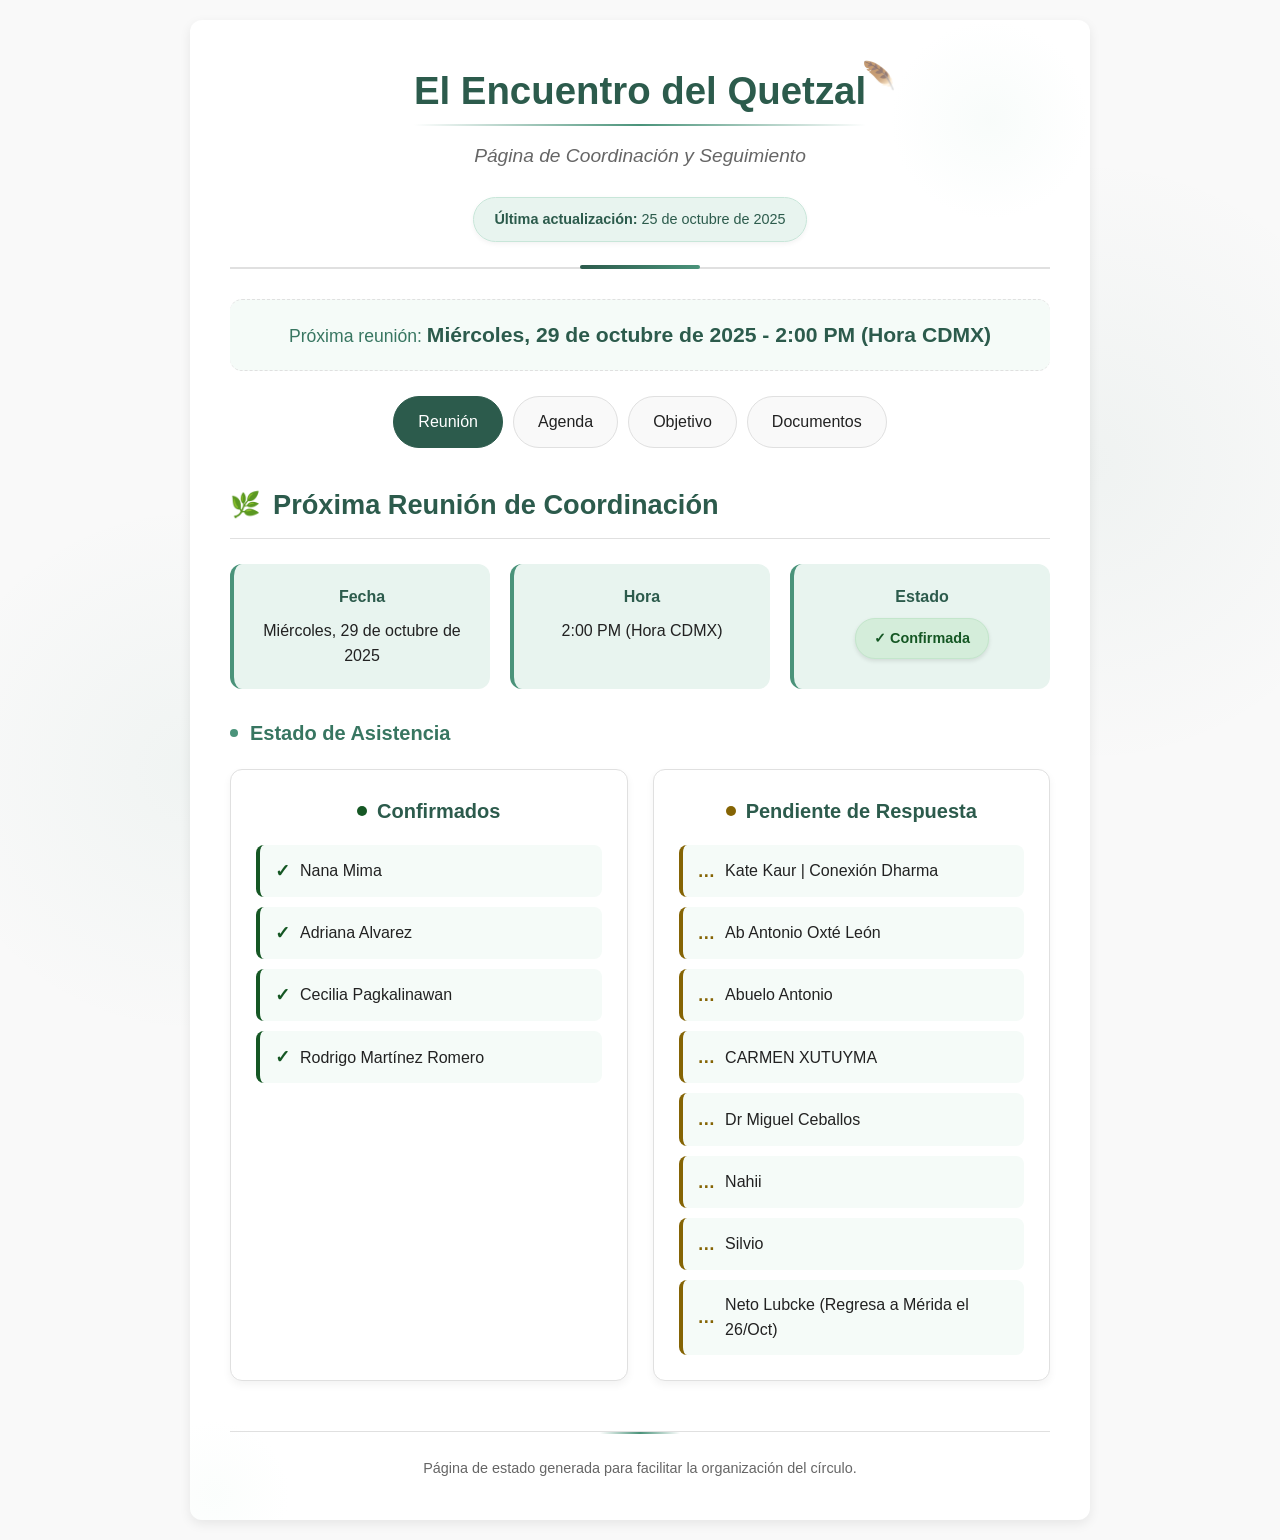
==== index.html @ a0528d86 "Add El Encuentro del Quetzal coordination website Created a complete web project for coordinating "E" ====
<!DOCTYPE html>
<html lang="es">
<head>
    <meta charset="UTF-8">
    <meta name="viewport" content="width=device-width, initial-scale=1.0">
    <meta name="description" content="Coordinación para El Encuentro del Quetzal - Reunión de trabajo y seguimiento">
    <title>El Encuentro del Quetzal - Coordinación</title>
    <link rel="stylesheet" href="css/styles.css">
</head>
<body>

    <main class="container">

        <header>
            <h1>El Encuentro del Quetzal</h1>
            <p class="subtitle">Página de Coordinación y Seguimiento</p>
            <div class="last-update"><strong>Última actualización:</strong> 25 de octubre de 2025</div>
        </header>

        <div class="meeting-date">
            <span class="date-text">Próxima reunión: </span>
            <span class="date-numbers">Miércoles, 29 de octubre de 2025 - 2:00 PM (Hora CDMX)</span>
        </div>

        <div class="nav-tabs">
            <div class="nav-tab active" data-target="reunion">Reunión</div>
            <div class="nav-tab" data-target="agenda">Agenda</div>
            <div class="nav-tab" data-target="objetivo">Objetivo</div>
            <div class="nav-tab" data-target="documentos">Documentos</div>
        </div>

        <section id="reunion" class="section-content active">
            <h2>Próxima Reunión de Coordinación</h2>

            <div class="meeting-details">
                <div class="detail-card">
                    <strong>Fecha</strong>
                    Miércoles, 29 de octubre de 2025
                </div>
                <div class="detail-card">
                    <strong>Hora</strong>
                    2:00 PM (Hora CDMX)
                </div>
                <div class="detail-card">
                    <strong>Estado</strong>
                    <span class="status confirmado">Confirmada</span>
                </div>
            </div>

            <h3>Estado de Asistencia</h3>

            <div class="participants-container">
                <div class="participant-group confirmed">
                    <h3>Confirmados</h3>
                    <div class="participant-list">
                        <div class="participant-item confirmed">Nana Mima</div>
                        <div class="participant-item confirmed">Adriana Alvarez</div>
                        <div class="participant-item confirmed">Cecilia Pagkalinawan</div>
                        <div class="participant-item confirmed">Rodrigo Martínez Romero</div>
                    </div>
                </div>

                <div class="participant-group pending">
                    <h3>Pendiente de Respuesta</h3>
                    <div class="participant-list">
                        <div class="participant-item pending">Kate Kaur | Conexión Dharma</div>
                        <div class="participant-item pending">Ab Antonio Oxté León</div>
                        <div class="participant-item pending">Abuelo Antonio</div>
                        <div class="participant-item pending">CARMEN XUTUYMA</div>
                        <div class="participant-item pending">Dr Miguel Ceballos</div>
                        <div class="participant-item pending">Nahii</div>
                        <div class="participant-item pending">Silvio</div>
                        <div class="participant-item pending">Neto Lubcke (Regresa a Mérida el 26/Oct)</div>
                    </div>
                </div>
            </div>
        </section>

        <section id="agenda" class="section-content">
            <h2>Agenda para la Reunión del 29/Oct</h2>

            <div class="agenda-item">
                <h3>1. Analizar la Carta del Abuelo Chief Phil</h3>
                <ul>
                    <li>Discutir el nuevo objetivo: seleccionar <strong>16 delegados</strong> (8 hombres, 8 mujeres).</li>
                    <li>Confirmar el nuevo cronograma: la reunión del Quetzal será en <strong>Enero/Febrero 2026</strong>.</li>
                    <li>Alinear al equipo de coordinación nombrado (abuelo Antonio, Adriana, Nana Mima, CONODEPOA).</li>
                </ul>
            </div>

            <div class="agenda-item">
                <h3>2. Nuestra Conexión con el Terreno (Ideas de Neto)</h3>
                <ul>
                    <li>Revisar las ideas de sostenibilidad, economía y logística local.</li>
                </ul>
            </div>

            <div class="agenda-item">
                <h3>3. Puntos Adicionales</h3>
                <ul>
                    <li>Coordinar el espacio para que Nana Mima hable con el abuelo Antonio.</li>
                </ul>
            </div>
        </section>

        <section id="objetivo" class="section-content">
            <h2>Contexto y Objetivo General</h2>
            <div class="context-box">
                <p>El propósito de estas coordinaciones es preparar el "Encuentro del Quetzal" en Sisbichén, que se celebrará en <strong>enero o principios de febrero de 2026</strong>.</p>
                <p><strong>Objetivo Confirmado:</strong> En dicho encuentro, se seleccionarán, a través de procesos no partidistas, <strong>16 delegados (ocho mujeres y ocho hombres)</strong> para representar a la biorregión (México, Centroamérica y Panamá) en la Cuarta Reunión de la Unión en Canadá (Marzo/Abril 2026).</p>
            </div>
        </section>

        <section id="documentos" class="section-content">
            <h2>Documentos de Referencia</h2>

            <ul>
                <li>
                    <strong><a href="#carta-completa" class="document-link" style="color: var(--color-primary); text-decoration: none;">Carta del Abuelo Chief Phil</a></strong> - Documento base con la visión y propósito central
                    <span class="status confirmado" style="margin-left: 10px;">Disponible (ver abajo)</span>
                </li>
                <li>
                    <strong>Propuesta de Neto</strong> - Sostenibilidad e integración comunitaria
                    <span class="status confirmado" style="margin-left: 10px;">Disponible</span>
                </li>
                <li>
                    <strong>Lista de invitados</strong> - Territorio Quetzal
                    <span class="status pendiente" style="margin-left: 10px;">Por completar</span>
                </li>
                <li>
                    <strong>Presupuesto preliminar</strong> - Financiamiento y sostenibilidad
                    <span class="status pendiente" style="margin-left: 10px;">Por elaborar</span>
                </li>
            </ul>

            <h3 id="carta-completa" style="margin-top: 35px;">Carta del Abuelo Chief Phil</h3>
            <div class="carta-elegante">
                <div class="carta-header">
                    <h3>Carta del Abuelo Chief Phil</h3>
                    <div class="carta-meta">(Borrador) Actualización a las 9 p. m. PST, 27 de agosto de 2025</div>
                </div>

                <div class="carta-saludo">Queridos familiares:</div>

                <div class="carta-section">
                    <p>Gracias por sus preguntas sobre la próxima Cuarta Reunión de la Unión del Cóndor, el Colibrí, el Quetzal y el Águila en Columbia Británica. Este evento tiene una importancia inmensa, y su interés y participación son cruciales para su éxito.</p>
                </div>

                <div class="carta-section">
                    <h4>Objetivo y Proceso</h4>
                    <p>El objetivo de este proceso es garantizar que cada biorregión representada en nuestra Unión Sagrada tenga la máxima oportunidad de reunirse, elegir a los representantes que transmitirán sus opiniones y compartir los temas más importantes para sus corazones y biorregiones.</p>
                </div>

                <div class="carta-section">
                    <h4>Reuniones Regionales</h4>
                    <p>En preparación para esta reunión sagrada, estoy buscando financiación para organizar tres reuniones regionales antes de reunirnos en Columbia Británica. Estas reuniones, que son una parte crucial de nuestro proceso, unirán a los familiares en sus respectivas tierras natales y biorregiones durante enero y principios de febrero.</p>

                    <div class="carta-destacado">
                        Esta estrategia temporal garantiza que habrá al menos 30 días para la compra de billetes y la organización del viaje a Columbia Británica, lo que proporciona tiempo suficiente para que todos puedan planificar su viaje.
                    </div>
                </div>

                <div class="carta-section">
                    <h4>Fechas de la Reunión Final</h4>
                    <p>La reunión final tendrá lugar en Columbia Británica, entre el 18 y el 22 de marzo o entre el 18 y el 22 de abril de 2026, dependiendo de cuándo podamos determinar las condiciones climáticas óptimas para que nuestro círculo se reúna en armonía con las estaciones.</p>
                </div>

                <div class="carta-section">
                    <h4>Coordinadores Regionales</h4>
                    <p><strong>La Reunión del Cóndor</strong> será coordinada por nuestros hermanos Diego, Marcelo y otras personas que puedan invitar.</p>

                    <p><strong>La Reunión del Colibrí</strong> será coordinada por Tonja Kumiko y nuestros parientes del Amazonas, con el apoyo de nuestro hermano Patrick McCollum y los parientes amazónicos a los que ha ayudado a asistir a la Unión en el pasado.</p>

                    <p><strong>La Reunión del Quetzal</strong> en la biorregión maya tendrá lugar en las tierras del <strong>abuelo Antonio</strong>, donde se celebró la última reunión en un entorno tan hermoso. Será coordinada por el <strong>abuelo Antonio</strong>, las hermanas Adriana y Nana Mima, CONODEPOA y otras personas que decidan invitar. Esto incluye todo México, Centroamérica y Panamá.</p>
                </div>

                <div class="carta-section">
                    <h4>Selección de Delegados</h4>
                    <p>En cada una de estas reuniones, nuestros familiares seleccionarán, a través de nuestros procesos no partidistas y apolíticos, <strong>16 delegados —ocho mujeres y ocho hombres—</strong> para garantizar la igualdad y el equilibrio de género.</p>

                    <div class="carta-destacado">
                        Esto es una prueba de nuestro compromiso con la inclusión y el respeto de todas las voces de nuestra comunidad, garantizando que se escuchen y se tengan en cuenta las perspectivas de todos.
                    </div>

                    <p>Estos delegados, elegidos a través de nuestro proceso no político y no partidista, llevarán las voces de su pueblo y sus biorregiones a Canadá para la Cuarta Reunión.</p>

                    <p>Su papel es fundamental para garantizar que todas las perspectivas estén representadas. Dado que la elección del Primer Consejo se basó en quiénes estaban presentes y se ofrecieron como voluntarios, este nuevo proceso proporcionará una base mucho más amplia para nuestras elecciones no partidistas y no políticas.</p>
                </div>

                <div class="carta-section">
                    <h4>Organización de la Cuarta Reunión</h4>
                    <p>La planificación y la organización de la Cuarta Reunión de la Unión correrán a cargo de las hermanas Joan y Ejna, el hermano Gary y yo, junto con un Comité Anfitrión de la Biorregión Salish.</p>
                </div>

                <div class="carta-section">
                    <h4>Contribuciones e Integración</h4>
                    <p>Todos nuestros parientes del Cóndor, el Colibrí y el Quetzal tendrán tiempo suficiente para compartir sus perspectivas, así como para aprender del Águila de una manera mutuamente beneficiosa. Todas vuestras aportaciones desde el sur serán tenidas en cuenta e integradas en la agenda.</p>

                    <p>Mientras consideráis estos asuntos, y especialmente después de reuniros en vuestras reuniones regionales, por favor enviad vuestras reflexiones, prioridades y opiniones por escrito a nuestro comité organizador y anfitrión para que puedan ser plenamente integradas en nuestro tiempo juntos.</p>

                    <p>Estoy profundamente agradecido por todo lo que cada uno de vosotros ha contribuido y llevado adelante. Vuestros esfuerzos y apoyo han sido inestimables, y reconocemos y apreciamos las contribuciones que habéis hecho.</p>
                </div>

                <div class="carta-section">
                    <h4>Apoyo y Alternativas</h4>
                    <p>Si algún familiar tiene recursos para apoyar este proceso o se siente guiado a sugerir un enfoque alternativo, le invitamos a que lo traiga al círculo. Juntos, podemos hacer que esta reunión sea un éxito.</p>

                    <p>Actualmente, Four Worlds ha sido el principal patrocinador financiero de estas reuniones. Celebrar nuestra reunión final en Columbia Británica es lo más lógico, ya que nos permitirá reunirnos en territorio indígena, donde muchos voluntarios y familiares podrán ofrecer su apoyo.</p>
                </div>

                <div class="carta-section">
                    <h4>Rutas de Viaje</h4>
                    <p><strong>Rutas de viaje que evitan Estados Unidos</strong></p>
                    <p>Para facilitar el viaje a nuestros familiares, hemos investigado y confirmado rutas de vuelo que permiten entrar en Canadá sin transitar por Estados Unidos.</p>

                    <p><strong>1. Vuelos directos desde Latinoamérica/Caribe a Vancouver (YVR)</strong></p>
                    <p>México es la única región latinoamericana con servicios directos a Vancouver durante todo el año:</p>
                    <p><strong>Ciudad de México (MEX → YVR):</strong> Aeroméxico y Air Canada (durante todo el año).</p>
                    <p><strong>Destinos desde México:</strong> Cancún, Guadalajara, Huatulco, Ixtapa/Zihwautanejo, Puerto Vallarta, San José del Cabo, Tepic: Vuelos directos con Air Canada, WestJet o Flair Airlines.</p>
                    <p><strong>Varadero, Cuba (VRA → YVR):</strong> Vuelos directos de temporada con WestJet.</p>
                    <p><strong>Nota:</strong> No hay vuelos directos desde Sudamérica (Argentina, Colombia, Perú, etc.) a Vancouver.</p>

                    <p><strong>2. Vuelos directos desde Latinoamérica/Caribe a Toronto (YYZ)</strong></p>
                    <p>Desde Toronto, nuestros familiares pueden continuar su viaje nacional a Vancouver (YVR), evitando por completo los Estados Unidos. Los vuelos directos incluyen:</p>
                    <p><strong>Aeroméxico:</strong> Ciudad de México (MEX), Bogotá (BOG).</p>
                    <p><strong>Air Canada:</strong> Bogotá (BOG), Medellín (MDE, estacional a partir de noviembre de 2025), Georgetown (GEO, estacional a partir de diciembre de 2025), Lima (LIM, estacional a partir de diciembre de 2025), Puerto Escondido (PXM, estacional a partir de diciembre de 2025).</p>
                    <p><strong>Air Transat:</strong> Toronto a Medellín y Georgetown (estacional).</p>

                    <p><strong>3. América Latina → Toronto → Vancouver (YYZ → YVR)</strong></p>
                    <p>Esta ruta se realiza íntegramente dentro de Canadá tras la llegada a Toronto:</p>
                    <p><strong>Ejemplo:</strong> Bogotá → Toronto (directo) → Vancouver (nacional).</p>
                    <p><strong>Ejemplo:</strong> Puerto Escondido → Toronto (directo, estacional) → Vancouver (nacional).</p>

                    <p>Estas rutas garantizan que nuestros familiares de Cóndor, Colibrí y Quetzal puedan viajar directamente a Canadá sin necesidad de pasar por Estados Unidos.</p>
                </div>

                <div class="carta-firma">
                    <p>Con un cordial y afectuoso saludo,</p>
                    <p><strong>Dekshi y el Abuelo Chief Phil</strong></p>
                </div>

                <a href="#" class="back-to-top">Volver arriba</a>
            </div>
        </section>

        <footer>
            <p>Página de estado generada para facilitar la organización del círculo.</p>
        </footer>

    </main>

    <script src="js/script.js"></script>

</body>
</html>
---- css/styles.css ----
:root {
    --color-primary: #2c5b4c;
    --color-primary-light: #3a7562;
    --color-secondary: #387661;
    --color-accent: #4a937a;
    --color-accent-light: #e8f4ef;
    --color-accent-lighter: #f5fbf8;
    --color-success: #d4edda;
    --color-success-text: #155724;
    --color-warning: #fff3cd;
    --color-warning-text: #856404;
    --color-error: #f8d7da;
    --color-error-text: #721c24;
    --color-background: #f9f9f9;
    --color-surface: #ffffff;
    --color-text: #222222;
    --color-text-light: #666666;
    --color-border: #e0e0e0;
    --shadow: 0 4px 12px rgba(0,0,0,0.08);
    --shadow-hover: 0 6px 20px rgba(0,0,0,0.12);
    --border-radius: 12px;
    --transition: all 0.3s ease;
}

* {
    margin: 0;
    padding: 0;
    box-sizing: border-box;
}

body {
    font-family: -apple-system, BlinkMacSystemFont, "Segoe UI", Roboto, Helvetica, Arial, sans-serif;
    line-height: 1.6;
    background-color: var(--color-background);
    color: var(--color-text);
    margin: 0;
    padding: 20px;
    background-image:
        radial-gradient(circle at 15% 50%, rgba(74, 147, 122, 0.05) 0%, transparent 20%),
        radial-gradient(circle at 85% 30%, rgba(56, 118, 97, 0.05) 0%, transparent 20%),
        radial-gradient(circle at 50% 80%, rgba(44, 91, 76, 0.05) 0%, transparent 20%);
}

main.container {
    max-width: 900px;
    margin: 0 auto;
    background-color: var(--color-surface);
    padding: 40px;
    border-radius: var(--border-radius);
    box-shadow: var(--shadow);
    transition: var(--transition);
    position: relative;
    overflow: hidden;
}

main.container::before {
    content: "";
    position: absolute;
    top: 0;
    right: 0;
    width: 200px;
    height: 200px;
    background: radial-gradient(circle, var(--color-accent-light) 0%, transparent 70%);
    opacity: 0.3;
    z-index: 0;
}

main.container::after {
    content: "";
    position: absolute;
    bottom: -50px;
    left: -50px;
    width: 150px;
    height: 150px;
    background: radial-gradient(circle, var(--color-accent-lighter) 0%, transparent 70%);
    opacity: 0.4;
    z-index: 0;
}

header {
    text-align: center;
    border-bottom: 2px solid var(--color-border);
    padding-bottom: 25px;
    margin-bottom: 30px;
    position: relative;
    z-index: 1;
}

header::after {
    content: "";
    position: absolute;
    bottom: -2px;
    left: 50%;
    transform: translateX(-50%);
    width: 120px;
    height: 4px;
    background: linear-gradient(90deg, var(--color-primary), var(--color-accent));
    border-radius: 2px;
}

h1 {
    color: var(--color-primary);
    margin: 0 0 10px 0;
    font-size: 2.4rem;
    position: relative;
    display: inline-block;
}

h1::before {
    content: "🪶";
    position: absolute;
    right: -30px;
    top: -5px;
    font-size: 0.7em;
    opacity: 0.7;
}

h1::after {
    content: "";
    position: absolute;
    bottom: -5px;
    left: 0;
    width: 100%;
    height: 2px;
    background: linear-gradient(90deg, transparent, var(--color-accent), transparent);
}

h2 {
    color: var(--color-primary);
    border-bottom: 1px solid var(--color-border);
    padding-bottom: 12px;
    margin: 35px 0 25px;
    font-size: 1.7rem;
    display: flex;
    align-items: center;
    position: relative;
    z-index: 1;
}

h2::before {
    content: "🌿";
    margin-right: 12px;
    font-size: 0.9em;
}

h3 {
    color: var(--color-secondary);
    margin: 28px 0 18px;
    font-size: 1.25rem;
    display: flex;
    align-items: center;
    position: relative;
    z-index: 1;
}

h3::before {
    content: "";
    width: 8px;
    height: 8px;
    background: var(--color-accent);
    border-radius: 50%;
    margin-right: 12px;
    display: inline-block;
}

.subtitle {
    font-size: 1.2em;
    color: var(--color-text-light);
    margin: 10px 0;
    font-style: italic;
}

.last-update {
    display: inline-block;
    background-color: var(--color-accent-light);
    color: var(--color-primary);
    padding: 10px 20px;
    border-radius: 25px;
    font-size: 0.9em;
    margin-top: 15px;
    border: 1px solid #c8e6d9;
    box-shadow: 0 2px 5px rgba(0,0,0,0.05);
}

section {
    margin-bottom: 45px;
    position: relative;
    z-index: 1;
}

ul {
    list-style-type: none;
    padding: 0;
}

li {
    background-color: var(--color-accent-lighter);
    margin-bottom: 15px;
    padding: 18px;
    border-left: 5px solid var(--color-accent);
    color: var(--color-text);
    border-radius: 8px;
    transition: var(--transition);
    box-shadow: 0 2px 5px rgba(0,0,0,0.03);
}

li:hover {
    transform: translateX(5px);
    box-shadow: 0 4px 8px rgba(0,0,0,0.08);
}

ul ul li {
    background-color: transparent;
    border-left: none;
    padding: 10px 0 10px 20px;
    margin-bottom: 0;
    border-bottom: 1px dashed var(--color-border);
    box-shadow: none;
}

ul ul li:last-child {
    border-bottom: none;
}

ul ul li:hover {
    transform: none;
    background-color: rgba(255,255,255,0.7);
}

strong {
    color: var(--color-primary);
}

.status {
    padding: 8px 18px;
    border-radius: 20px;
    font-weight: bold;
    display: inline-block;
    font-size: 0.9em;
    box-shadow: 0 2px 4px rgba(0,0,0,0.1);
}

.confirmado {
    background-color: var(--color-success);
    color: var(--color-success-text);
    border: 1px solid #c3e6cb;
}

.confirmado::before {
    content: "✓ ";
}

.pendiente {
    background-color: var(--color-warning);
    color: var(--color-warning-text);
    border: 1px solid #ffeeba;
}

.pendiente::before {
    content: "… ";
}

.no-disponible {
    background-color: var(--color-error);
    color: var(--color-error-text);
}

.no-disponible::before {
    content: "✗ ";
}

.meeting-details {
    display: grid;
    grid-template-columns: repeat(auto-fit, minmax(200px, 1fr));
    gap: 20px;
    margin: 20px 0;
}

.detail-card {
    background: var(--color-accent-light);
    padding: 20px;
    border-radius: var(--border-radius);
    border-left: 4px solid var(--color-accent);
    text-align: center;
}

.detail-card strong {
    display: block;
    margin-bottom: 8px;
    color: var(--color-primary);
}

.participants-container {
    display: grid;
    grid-template-columns: 1fr 1fr;
    gap: 25px;
    margin-top: 20px;
}

.participant-group {
    background: var(--color-surface);
    padding: 25px;
    border-radius: var(--border-radius);
    border: 1px solid var(--color-border);
    box-shadow: 0 4px 8px rgba(0,0,0,0.05);
    transition: var(--transition);
}

.participant-group:hover {
    transform: translateY(-3px);
    box-shadow: 0 6px 12px rgba(0,0,0,0.08);
}

.participant-group h3 {
    margin-top: 0;
    color: var(--color-primary);
    display: flex;
    align-items: center;
    justify-content: center;
}

.participant-group h3::before {
    content: "";
    width: 10px;
    height: 10px;
    border-radius: 50%;
    margin-right: 10px;
}

.participant-group.confirmed h3::before {
    background: var(--color-success-text);
}

.participant-group.pending h3::before {
    background: var(--color-warning-text);
}

.participant-list {
    display: grid;
    grid-template-columns: 1fr;
    gap: 10px;
}

.participant-item {
    display: flex;
    align-items: center;
    padding: 12px 15px;
    background: var(--color-accent-lighter);
    border-radius: 8px;
    border-left: 4px solid var(--color-accent);
    transition: var(--transition);
}

.participant-item:hover {
    background: white;
    transform: translateX(3px);
}

.participant-item.confirmed {
    border-left-color: var(--color-success-text);
}

.participant-item.pending {
    border-left-color: var(--color-warning-text);
}

.participant-item::before {
    margin-right: 10px;
    font-weight: bold;
    font-size: 1.1em;
}

.participant-item.confirmed::before {
    content: "✓";
    color: var(--color-success-text);
}

.participant-item.pending::before {
    content: "…";
    color: var(--color-warning-text);
}

.agenda-item {
    margin-bottom: 30px;
    padding-bottom: 25px;
    border-bottom: 1px dashed var(--color-border);
    position: relative;
}

.agenda-item:last-child {
    border-bottom: none;
}

.agenda-item::before {
    content: "";
    position: absolute;
    left: -15px;
    top: 5px;
    width: 10px;
    height: 10px;
    background: var(--color-accent);
    border-radius: 50%;
}

.context-box {
    background: linear-gradient(135deg, var(--color-accent-light), var(--color-accent-lighter));
    padding: 30px;
    border-radius: var(--border-radius);
    border-left: 5px solid var(--color-primary);
    margin: 30px 0;
    box-shadow: 0 4px 10px rgba(0,0,0,0.05);
    position: relative;
    z-index: 1;
}

.context-box::before {
    content: "✨";
    position: absolute;
    right: 20px;
    top: 20px;
    font-size: 1.5em;
    opacity: 0.3;
}

footer {
    margin-top: 50px;
    padding-top: 25px;
    border-top: 1px solid var(--color-border);
    text-align: center;
    color: var(--color-text-light);
    font-size: 0.9em;
    position: relative;
    z-index: 1;
}

footer::before {
    content: "";
    position: absolute;
    top: 0;
    left: 50%;
    transform: translateX(-50%);
    width: 80px;
    height: 2px;
    background: linear-gradient(90deg, transparent, var(--color-accent), transparent);
}

.meeting-date {
    text-align: center;
    margin: 25px 0;
    padding: 18px;
    color: var(--color-text);
    font-size: 1.1em;
    border-top: 1px dashed var(--color-border);
    border-bottom: 1px dashed var(--color-border);
    background: var(--color-accent-lighter);
    border-radius: var(--border-radius);
    position: relative;
    z-index: 1;
}

.meeting-date .date-text {
    font-weight: 500;
    color: var(--color-secondary);
}

.meeting-date .date-numbers {
    font-weight: 600;
    color: var(--color-primary);
    font-size: 1.2em;
}

/* Navegación por pestañas */
.nav-tabs {
    display: flex;
    flex-wrap: wrap;
    gap: 10px;
    margin: 25px 0;
    justify-content: center;
    position: relative;
    z-index: 1;
}

.nav-tab {
    padding: 12px 24px;
    background: var(--color-background);
    border: 1px solid var(--color-border);
    border-radius: 30px;
    cursor: pointer;
    transition: var(--transition);
    font-weight: 500;
    position: relative;
    overflow: hidden;
}

.nav-tab::before {
    content: "";
    position: absolute;
    top: 0;
    left: -100%;
    width: 100%;
    height: 100%;
    background: linear-gradient(90deg, transparent, rgba(255,255,255,0.4), transparent);
    transition: left 0.5s;
}

.nav-tab:hover::before {
    left: 100%;
}

.nav-tab:hover {
    background: var(--color-secondary);
    color: white;
    border-color: var(--color-secondary);
}

.nav-tab.active {
    background: var(--color-primary);
    color: white;
    border-color: var(--color-primary);
}

.section-content {
    display: none;
    animation: fadeIn 0.5s ease;
}

@keyframes fadeIn {
    from { opacity: 0; transform: translateY(10px); }
    to { opacity: 1; transform: translateY(0); }
}

.section-content.active {
    display: block;
}

/* ESTILO ELEGANTE PARA LA CARTA DEL ABUELO CHIEF PHIL */
.carta-elegante {
    background: linear-gradient(135deg, #f8fdfa 0%, #f0f9f5 100%);
    border: 1px solid var(--color-border);
    border-left: 6px solid var(--color-primary);
    padding: 40px;
    border-radius: var(--border-radius);
    margin-top: 25px;
    box-shadow: 0 6px 20px rgba(0,0,0,0.08);
    position: relative;
    overflow: hidden;
    font-family: 'Georgia', serif;
    line-height: 1.7;
    color: #333;
}

.carta-elegante::before {
    content: "";
    position: absolute;
    top: 0;
    right: 0;
    width: 120px;
    height: 120px;
    background: radial-gradient(circle, rgba(74, 147, 122, 0.1) 0%, transparent 70%);
    z-index: 0;
}

.carta-header {
    text-align: center;
    margin-bottom: 35px;
    padding-bottom: 20px;
    border-bottom: 2px solid rgba(44, 91, 76, 0.1);
    position: relative;
    z-index: 1;
}

.carta-header h3 {
    color: var(--color-primary);
    font-size: 1.6em;
    margin-bottom: 10px;
    font-weight: 700;
    justify-content: center;
}

.carta-meta {
    font-style: italic;
    color: var(--color-text-light);
    font-size: 0.95em;
    margin-top: 10px;
}

.carta-saludo {
    font-size: 1.1em;
    margin-bottom: 25px;
    font-weight: 600;
    color: var(--color-primary);
}

.carta-section {
    margin-bottom: 30px;
    position: relative;
    z-index: 1;
}

.carta-section h4 {
    color: var(--color-secondary);
    margin-bottom: 15px;
    font-size: 1.2em;
    font-weight: 600;
    border-left: 3px solid var(--color-accent);
    padding-left: 15px;
}

.carta-section p {
    margin-bottom: 15px;
    text-align: justify;
}

.carta-destacado {
    background: rgba(255, 255, 255, 0.7);
    padding: 20px;
    border-radius: 8px;
    border-left: 4px solid var(--color-accent);
    margin: 20px 0;
    box-shadow: 0 2px 8px rgba(0,0,0,0.05);
}

.carta-firma {
    text-align: right;
    margin-top: 40px;
    padding-top: 20px;
    border-top: 1px solid rgba(44, 91, 76, 0.1);
    font-style: italic;
    color: var(--color-primary);
    font-weight: 600;
}

.carta-firma p {
    margin-bottom: 5px;
}

.back-to-top {
    display: block;
    text-align: center;
    margin-top: 30px;
    padding: 12px 20px;
    background: var(--color-accent-light);
    color: var(--color-primary);
    border-radius: 25px;
    text-decoration: none;
    font-weight: 500;
    transition: var(--transition);
    border: 1px solid var(--color-border);
}

.back-to-top:hover {
    background: var(--color-accent);
    color: white;
    transform: translateY(-2px);
    box-shadow: 0 4px 8px rgba(0,0,0,0.1);
}

/* Responsive improvements */
@media (max-width: 768px) {
    .participants-container {
        grid-template-columns: 1fr;
    }

    .meeting-details {
        grid-template-columns: 1fr;
    }

    .nav-tabs {
        flex-direction: column;
        align-items: center;
    }

    .nav-tab {
        width: 100%;
        max-width: 250px;
        text-align: center;
    }

    .carta-elegante {
        padding: 25px;
    }
}

@media (max-width: 600px) {
    main.container {
        padding: 25px 20px;
    }

    body {
        padding: 10px;
    }

    h1 {
        font-size: 1.9rem;
    }

    h1::before {
        display: none;
    }

    h2 {
        font-size: 1.5rem;
    }

    h3 {
        font-size: 1.15rem;
    }

    .context-box {
        padding: 20px;
    }

    .participant-group {
        padding: 20px;
    }

    .carta-elegante {
        padding: 20px;
    }

    .carta-header h3 {
        font-size: 1.4em;
    }
}
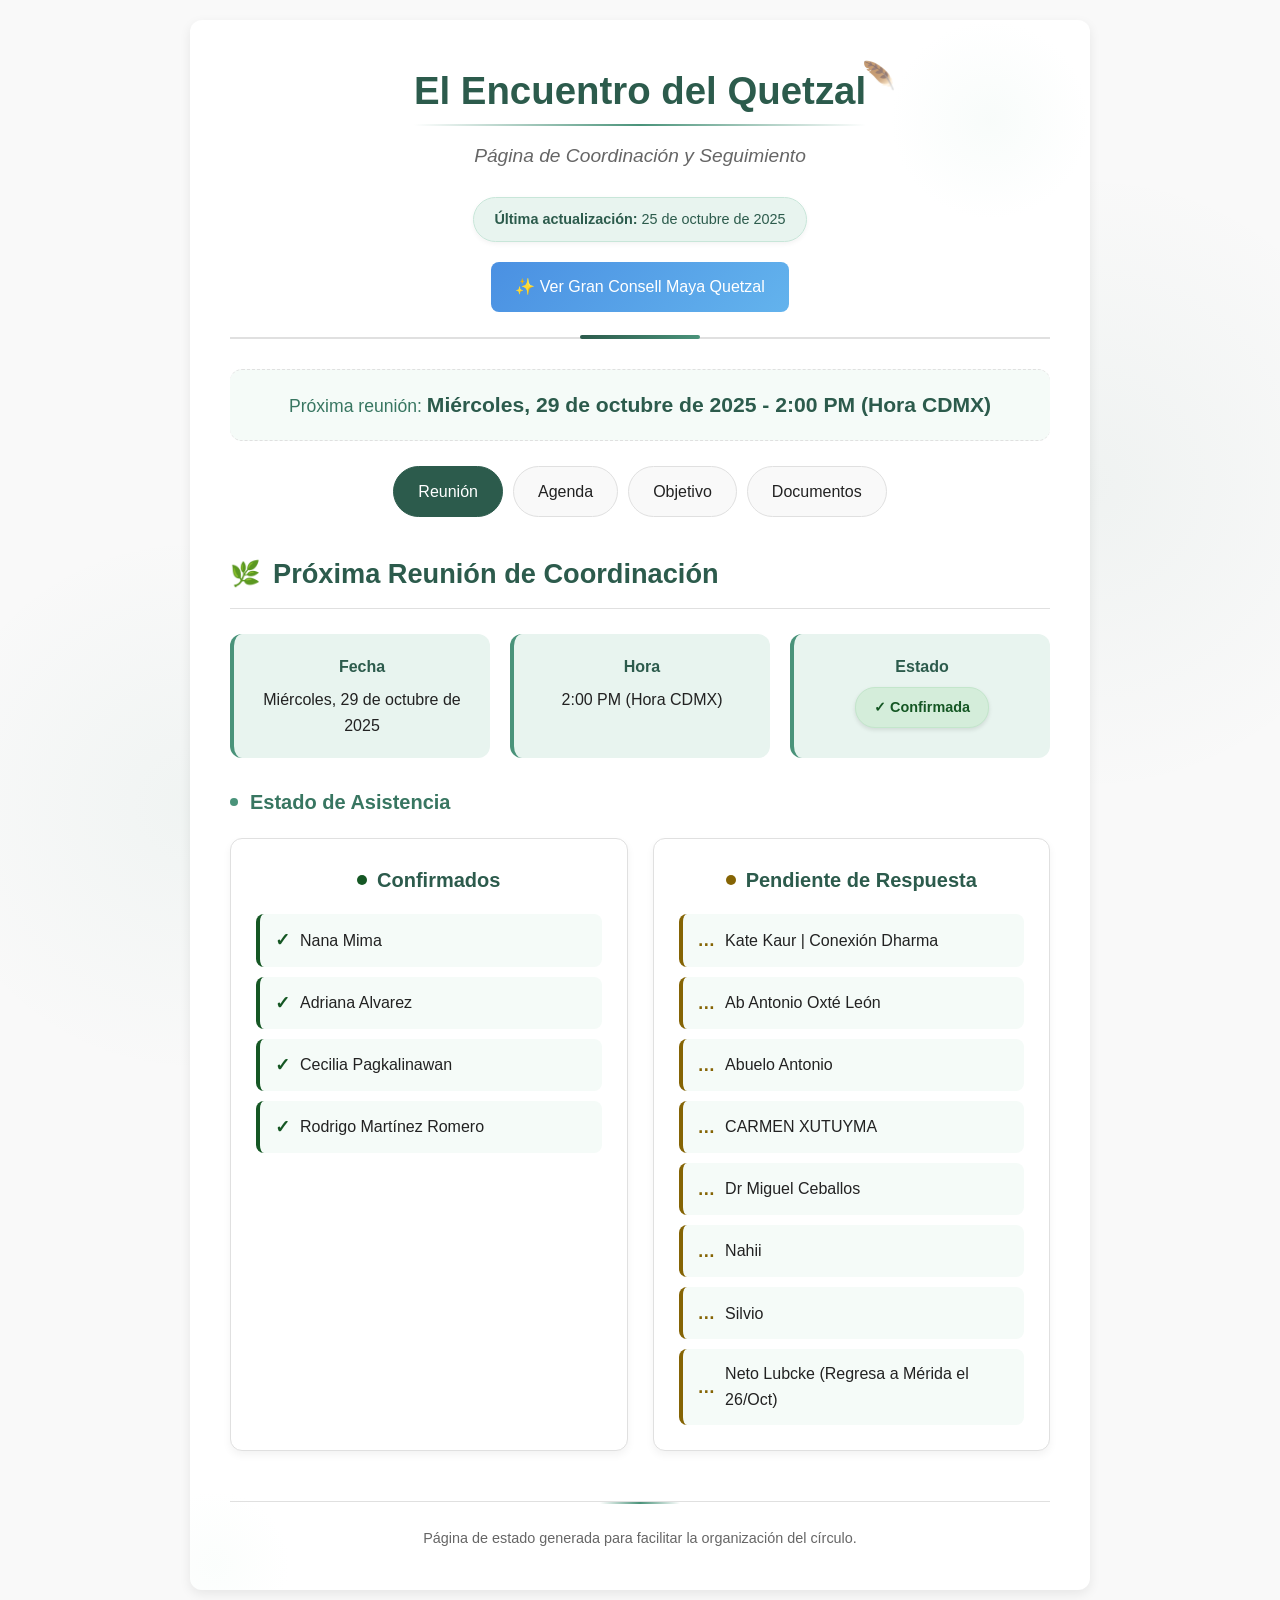
==== commit 1f18ee68: "Integrar pàgina del Gran Consell Maya Quetzal - Afegir gran-consell.html amb informació dels 4 pilar" ====
--- a/index.html
+++ b/index.html
@@ -15,6 +15,11 @@
             <h1>El Encuentro del Quetzal</h1>
             <p class="subtitle">Página de Coordinación y Seguimiento</p>
             <div class="last-update"><strong>Última actualización:</strong> 25 de octubre de 2025</div>
+            <div style="margin-top: 20px;">
+                <a href="gran-consell.html" style="display: inline-block; padding: 12px 24px; background: linear-gradient(135deg, #4a90e2, #63b3ed); color: white; text-decoration: none; border-radius: 8px; font-weight: 500; transition: all 0.3s;">
+                    ✨ Ver Gran Consell Maya Quetzal
+                </a>
+            </div>
         </header>
 
         <div class="meeting-date">
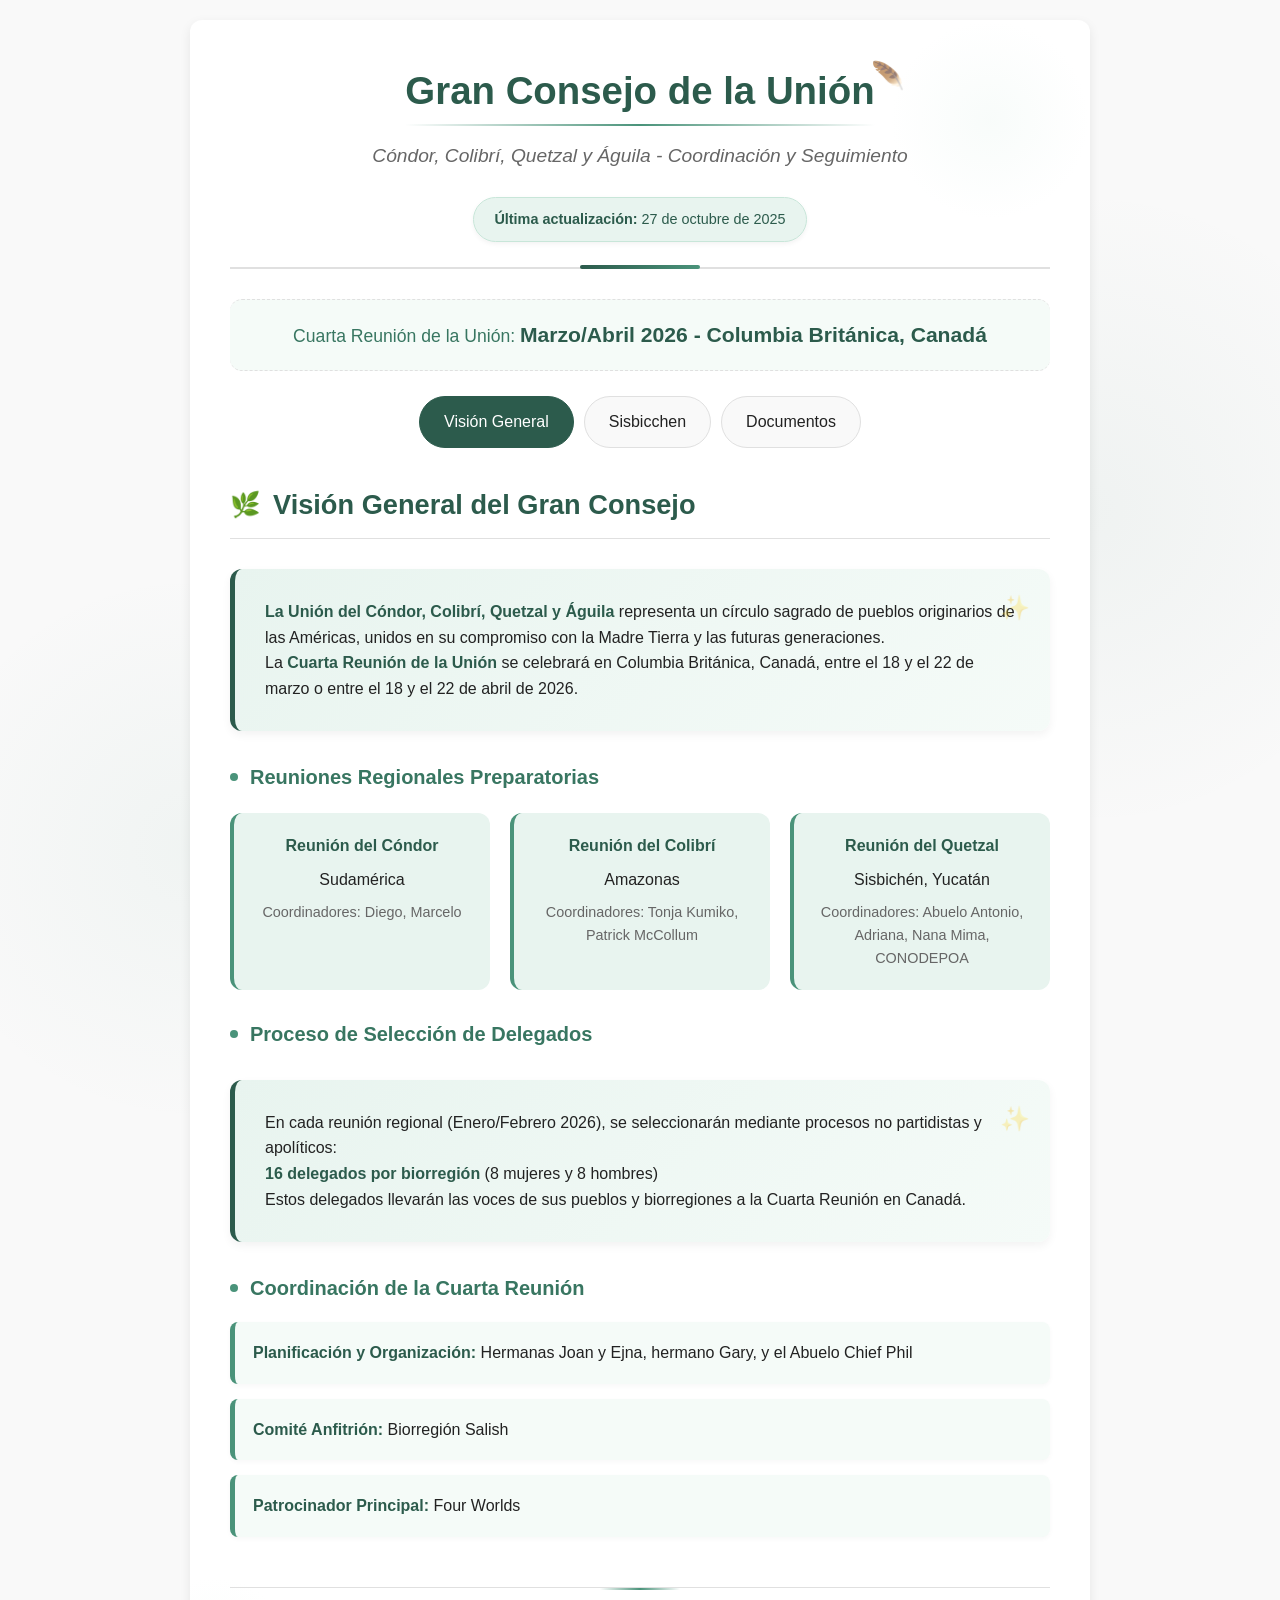
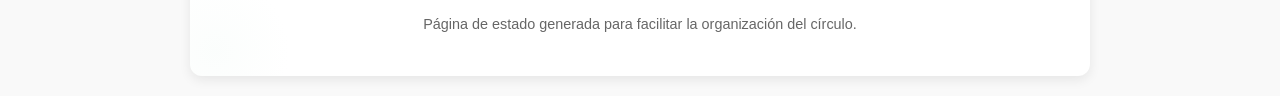
==== commit 5a7b2753: "Reorganizar página para que el Gran Consejo sea la página principal - Cambiar título de la página de" ====
--- a/index.html
+++ b/index.html
@@ -3,8 +3,8 @@
 <head>
     <meta charset="UTF-8">
     <meta name="viewport" content="width=device-width, initial-scale=1.0">
-    <meta name="description" content="Coordinación para El Encuentro del Quetzal - Reunión de trabajo y seguimiento">
-    <title>El Encuentro del Quetzal - Coordinación</title>
+    <meta name="description" content="Gran Consejo de la Unión del Cóndor, Colibrí, Quetzal y Águila - Coordinación y Seguimiento">
+    <title>Gran Consejo - Unión del Cóndor, Colibrí, Quetzal y Águila</title>
     <link rel="stylesheet" href="css/styles.css">
 </head>
 <body>
@@ -12,30 +12,80 @@
     <main class="container">
 
         <header>
-            <h1>El Encuentro del Quetzal</h1>
-            <p class="subtitle">Página de Coordinación y Seguimiento</p>
-            <div class="last-update"><strong>Última actualización:</strong> 25 de octubre de 2025</div>
-            <div style="margin-top: 20px;">
-                <a href="gran-consell.html" style="display: inline-block; padding: 12px 24px; background: linear-gradient(135deg, #4a90e2, #63b3ed); color: white; text-decoration: none; border-radius: 8px; font-weight: 500; transition: all 0.3s;">
-                    ✨ Ver Gran Consell Maya Quetzal
-                </a>
-            </div>
+            <h1>Gran Consejo de la Unión</h1>
+            <p class="subtitle">Cóndor, Colibrí, Quetzal y Águila - Coordinación y Seguimiento</p>
+            <div class="last-update"><strong>Última actualización:</strong> 27 de octubre de 2025</div>
         </header>
 
         <div class="meeting-date">
-            <span class="date-text">Próxima reunión: </span>
-            <span class="date-numbers">Miércoles, 29 de octubre de 2025 - 2:00 PM (Hora CDMX)</span>
+            <span class="date-text">Cuarta Reunión de la Unión: </span>
+            <span class="date-numbers">Marzo/Abril 2026 - Columbia Británica, Canadá</span>
         </div>
 
         <div class="nav-tabs">
-            <div class="nav-tab active" data-target="reunion">Reunión</div>
-            <div class="nav-tab" data-target="agenda">Agenda</div>
-            <div class="nav-tab" data-target="objetivo">Objetivo</div>
+            <div class="nav-tab active" data-target="vision">Visión General</div>
+            <div class="nav-tab" data-target="sisbicchen">Sisbicchen</div>
             <div class="nav-tab" data-target="documentos">Documentos</div>
         </div>
 
-        <section id="reunion" class="section-content active">
-            <h2>Próxima Reunión de Coordinación</h2>
+        <section id="vision" class="section-content active">
+            <h2>Visión General del Gran Consejo</h2>
+
+            <div class="context-box">
+                <p><strong>La Unión del Cóndor, Colibrí, Quetzal y Águila</strong> representa un círculo sagrado de pueblos originarios de las Américas, unidos en su compromiso con la Madre Tierra y las futuras generaciones.</p>
+                <p>La <strong>Cuarta Reunión de la Unión</strong> se celebrará en Columbia Británica, Canadá, entre el 18 y el 22 de marzo o entre el 18 y el 22 de abril de 2026.</p>
+            </div>
+
+            <h3>Reuniones Regionales Preparatorias</h3>
+
+            <div class="meeting-details">
+                <div class="detail-card">
+                    <strong>Reunión del Cóndor</strong>
+                    Sudamérica
+                    <div style="margin-top: 8px; font-size: 0.9em; color: var(--color-text-light);">
+                        Coordinadores: Diego, Marcelo
+                    </div>
+                </div>
+                <div class="detail-card">
+                    <strong>Reunión del Colibrí</strong>
+                    Amazonas
+                    <div style="margin-top: 8px; font-size: 0.9em; color: var(--color-text-light);">
+                        Coordinadores: Tonja Kumiko, Patrick McCollum
+                    </div>
+                </div>
+                <div class="detail-card">
+                    <strong>Reunión del Quetzal</strong>
+                    Sisbichén, Yucatán
+                    <div style="margin-top: 8px; font-size: 0.9em; color: var(--color-text-light);">
+                        Coordinadores: Abuelo Antonio, Adriana, Nana Mima, CONODEPOA
+                    </div>
+                </div>
+            </div>
+
+            <h3>Proceso de Selección de Delegados</h3>
+            <div class="context-box">
+                <p>En cada reunión regional (Enero/Febrero 2026), se seleccionarán mediante procesos no partidistas y apolíticos:</p>
+                <p><strong>16 delegados por biorregión</strong> (8 mujeres y 8 hombres)</p>
+                <p>Estos delegados llevarán las voces de sus pueblos y biorregiones a la Cuarta Reunión en Canadá.</p>
+            </div>
+
+            <h3>Coordinación de la Cuarta Reunión</h3>
+            <ul>
+                <li><strong>Planificación y Organización:</strong> Hermanas Joan y Ejna, hermano Gary, y el Abuelo Chief Phil</li>
+                <li><strong>Comité Anfitrión:</strong> Biorregión Salish</li>
+                <li><strong>Patrocinador Principal:</strong> Four Worlds</li>
+            </ul>
+        </section>
+
+        <section id="sisbicchen" class="section-content">
+            <h2>Reunión del Quetzal en Sisbichén</h2>
+
+            <div class="context-box">
+                <p><strong>El Encuentro del Quetzal</strong> se celebrará en las tierras del abuelo Antonio en Sisbichén, Yucatán, en <strong>enero o principios de febrero de 2026</strong>.</p>
+                <p><strong>Objetivo:</strong> Seleccionar, a través de procesos no partidistas, <strong>16 delegados (8 mujeres y 8 hombres)</strong> para representar a la biorregión del Quetzal (México, Centroamérica y Panamá) en la Cuarta Reunión de la Unión en Canadá.</p>
+            </div>
+
+            <h3>Próxima Reunión de Coordinación</h3>
 
             <div class="meeting-details">
                 <div class="detail-card">
@@ -79,10 +129,8 @@
                     </div>
                 </div>
             </div>
-        </section>
-
-        <section id="agenda" class="section-content">
-            <h2>Agenda para la Reunión del 29/Oct</h2>
+
+            <h3>Agenda para la Reunión del 29/Oct</h3>
 
             <div class="agenda-item">
                 <h3>1. Analizar la Carta del Abuelo Chief Phil</h3>
@@ -105,14 +153,6 @@
                 <ul>
                     <li>Coordinar el espacio para que Nana Mima hable con el abuelo Antonio.</li>
                 </ul>
-            </div>
-        </section>
-
-        <section id="objetivo" class="section-content">
-            <h2>Contexto y Objetivo General</h2>
-            <div class="context-box">
-                <p>El propósito de estas coordinaciones es preparar el "Encuentro del Quetzal" en Sisbichén, que se celebrará en <strong>enero o principios de febrero de 2026</strong>.</p>
-                <p><strong>Objetivo Confirmado:</strong> En dicho encuentro, se seleccionarán, a través de procesos no partidistas, <strong>16 delegados (ocho mujeres y ocho hombres)</strong> para representar a la biorregión (México, Centroamérica y Panamá) en la Cuarta Reunión de la Unión en Canadá (Marzo/Abril 2026).</p>
             </div>
         </section>
 
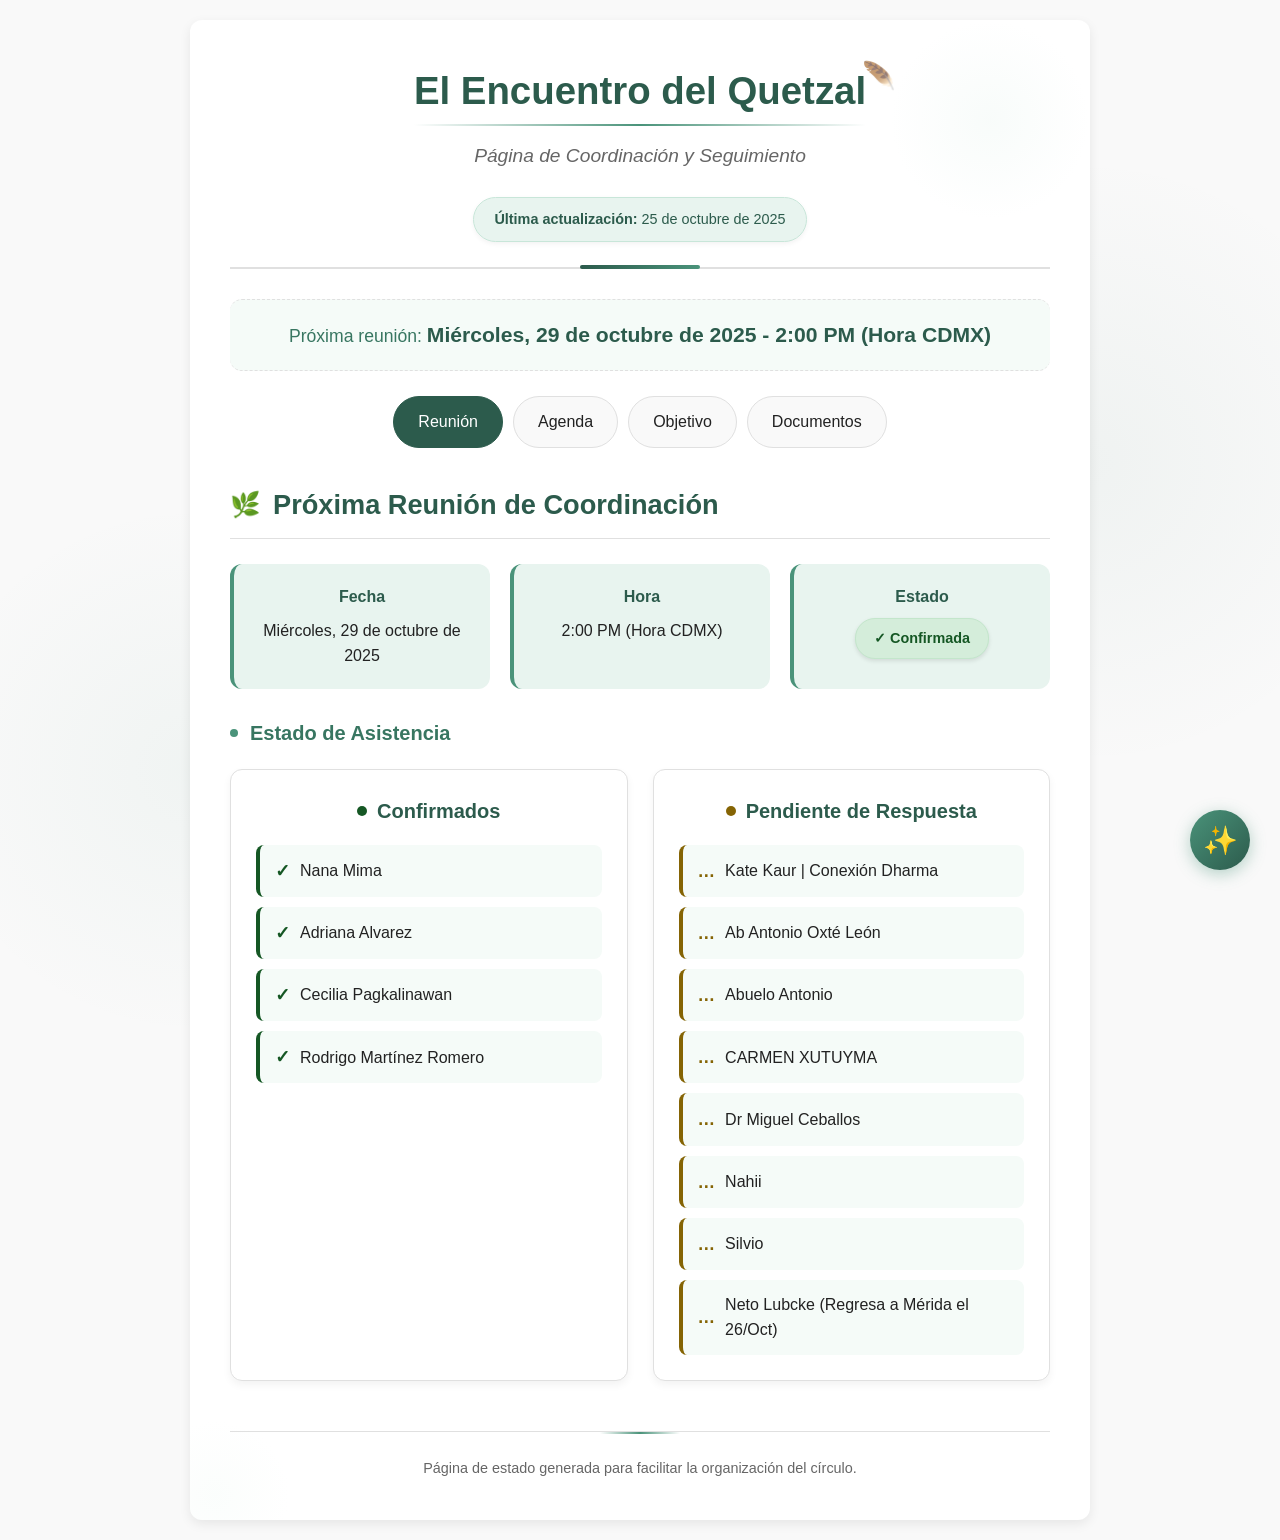
==== commit e500d172: "Integrar NEXia - Assistent Virtual a la pàgina del Quetzal - Afegit botó flotant de NEXia a la part " ====
--- a/index.html
+++ b/index.html
@@ -3,8 +3,8 @@
 <head>
     <meta charset="UTF-8">
     <meta name="viewport" content="width=device-width, initial-scale=1.0">
-    <meta name="description" content="Gran Consejo de la Unión del Cóndor, Colibrí, Quetzal y Águila - Coordinación y Seguimiento">
-    <title>Gran Consejo - Unión del Cóndor, Colibrí, Quetzal y Águila</title>
+    <meta name="description" content="Coordinación para El Encuentro del Quetzal - Reunión de trabajo y seguimiento">
+    <title>El Encuentro del Quetzal - Coordinación</title>
     <link rel="stylesheet" href="css/styles.css">
 </head>
 <body>
@@ -12,80 +12,25 @@
     <main class="container">
 
         <header>
-            <h1>Gran Consejo de la Unión</h1>
-            <p class="subtitle">Cóndor, Colibrí, Quetzal y Águila - Coordinación y Seguimiento</p>
-            <div class="last-update"><strong>Última actualización:</strong> 27 de octubre de 2025</div>
+            <h1>El Encuentro del Quetzal</h1>
+            <p class="subtitle">Página de Coordinación y Seguimiento</p>
+            <div class="last-update"><strong>Última actualización:</strong> 25 de octubre de 2025</div>
         </header>
 
         <div class="meeting-date">
-            <span class="date-text">Cuarta Reunión de la Unión: </span>
-            <span class="date-numbers">Marzo/Abril 2026 - Columbia Británica, Canadá</span>
+            <span class="date-text">Próxima reunión: </span>
+            <span class="date-numbers">Miércoles, 29 de octubre de 2025 - 2:00 PM (Hora CDMX)</span>
         </div>
 
         <div class="nav-tabs">
-            <div class="nav-tab active" data-target="vision">Visión General</div>
-            <div class="nav-tab" data-target="sisbicchen">Sisbicchen</div>
+            <div class="nav-tab active" data-target="reunion">Reunión</div>
+            <div class="nav-tab" data-target="agenda">Agenda</div>
+            <div class="nav-tab" data-target="objetivo">Objetivo</div>
             <div class="nav-tab" data-target="documentos">Documentos</div>
         </div>
 
-        <section id="vision" class="section-content active">
-            <h2>Visión General del Gran Consejo</h2>
-
-            <div class="context-box">
-                <p><strong>La Unión del Cóndor, Colibrí, Quetzal y Águila</strong> representa un círculo sagrado de pueblos originarios de las Américas, unidos en su compromiso con la Madre Tierra y las futuras generaciones.</p>
-                <p>La <strong>Cuarta Reunión de la Unión</strong> se celebrará en Columbia Británica, Canadá, entre el 18 y el 22 de marzo o entre el 18 y el 22 de abril de 2026.</p>
-            </div>
-
-            <h3>Reuniones Regionales Preparatorias</h3>
-
-            <div class="meeting-details">
-                <div class="detail-card">
-                    <strong>Reunión del Cóndor</strong>
-                    Sudamérica
-                    <div style="margin-top: 8px; font-size: 0.9em; color: var(--color-text-light);">
-                        Coordinadores: Diego, Marcelo
-                    </div>
-                </div>
-                <div class="detail-card">
-                    <strong>Reunión del Colibrí</strong>
-                    Amazonas
-                    <div style="margin-top: 8px; font-size: 0.9em; color: var(--color-text-light);">
-                        Coordinadores: Tonja Kumiko, Patrick McCollum
-                    </div>
-                </div>
-                <div class="detail-card">
-                    <strong>Reunión del Quetzal</strong>
-                    Sisbichén, Yucatán
-                    <div style="margin-top: 8px; font-size: 0.9em; color: var(--color-text-light);">
-                        Coordinadores: Abuelo Antonio, Adriana, Nana Mima, CONODEPOA
-                    </div>
-                </div>
-            </div>
-
-            <h3>Proceso de Selección de Delegados</h3>
-            <div class="context-box">
-                <p>En cada reunión regional (Enero/Febrero 2026), se seleccionarán mediante procesos no partidistas y apolíticos:</p>
-                <p><strong>16 delegados por biorregión</strong> (8 mujeres y 8 hombres)</p>
-                <p>Estos delegados llevarán las voces de sus pueblos y biorregiones a la Cuarta Reunión en Canadá.</p>
-            </div>
-
-            <h3>Coordinación de la Cuarta Reunión</h3>
-            <ul>
-                <li><strong>Planificación y Organización:</strong> Hermanas Joan y Ejna, hermano Gary, y el Abuelo Chief Phil</li>
-                <li><strong>Comité Anfitrión:</strong> Biorregión Salish</li>
-                <li><strong>Patrocinador Principal:</strong> Four Worlds</li>
-            </ul>
-        </section>
-
-        <section id="sisbicchen" class="section-content">
-            <h2>Reunión del Quetzal en Sisbichén</h2>
-
-            <div class="context-box">
-                <p><strong>El Encuentro del Quetzal</strong> se celebrará en las tierras del abuelo Antonio en Sisbichén, Yucatán, en <strong>enero o principios de febrero de 2026</strong>.</p>
-                <p><strong>Objetivo:</strong> Seleccionar, a través de procesos no partidistas, <strong>16 delegados (8 mujeres y 8 hombres)</strong> para representar a la biorregión del Quetzal (México, Centroamérica y Panamá) en la Cuarta Reunión de la Unión en Canadá.</p>
-            </div>
-
-            <h3>Próxima Reunión de Coordinación</h3>
+        <section id="reunion" class="section-content active">
+            <h2>Próxima Reunión de Coordinación</h2>
 
             <div class="meeting-details">
                 <div class="detail-card">
@@ -129,8 +74,10 @@
                     </div>
                 </div>
             </div>
-
-            <h3>Agenda para la Reunión del 29/Oct</h3>
+        </section>
+
+        <section id="agenda" class="section-content">
+            <h2>Agenda para la Reunión del 29/Oct</h2>
 
             <div class="agenda-item">
                 <h3>1. Analizar la Carta del Abuelo Chief Phil</h3>
@@ -156,6 +103,14 @@
             </div>
         </section>
 
+        <section id="objetivo" class="section-content">
+            <h2>Contexto y Objetivo General</h2>
+            <div class="context-box">
+                <p>El propósito de estas coordinaciones es preparar el "Encuentro del Quetzal" en Sisbichén, que se celebrará en <strong>enero o principios de febrero de 2026</strong>.</p>
+                <p><strong>Objetivo Confirmado:</strong> En dicho encuentro, se seleccionarán, a través de procesos no partidistas, <strong>16 delegados (ocho mujeres y ocho hombres)</strong> para representar a la biorregión (México, Centroamérica y Panamá) en la Cuarta Reunión de la Unión en Canadá (Marzo/Abril 2026).</p>
+            </div>
+        </section>
+
         <section id="documentos" class="section-content">
             <h2>Documentos de Referencia</h2>
 
@@ -294,6 +249,25 @@
 
     </main>
 
+    <!-- Nexia - Assistent Virtual -->
+    <button class="floating-button nexia-button" onclick="toggleNexia()" aria-label="Obrir assistent virtual Nexia">✨</button>
+    <div class="nexia-chat" id="nexiaChat">
+        <div class="nexia-header">
+            <div>
+                <h3>✨ NEXia</h3>
+                <p>Guardiana del Quetzal</p>
+            </div>
+            <button class="nexia-close" onclick="toggleNexia()" aria-label="Tancar xat">✕</button>
+        </div>
+        <div class="nexia-messages" id="nexiaMessages"></div>
+        <div class="nexia-input-area">
+            <input type="text" class="nexia-input" id="nexiaInput" onkeypress="if(event.key==='Enter') sendNexiaMessage()" placeholder="Pregunta a NEXia...">
+            <button class="nexia-send" onclick="sendNexiaMessage()" aria-label="Enviar missatge">
+                <span aria-hidden="true">➤</span>
+            </button>
+        </div>
+    </div>
+
     <script src="js/script.js"></script>
 
 </body>
--- a/css/styles.css
+++ b/css/styles.css
@@ -721,4 +721,219 @@
     .carta-header h3 {
         font-size: 1.4em;
     }
-}
+
+    .nexia-chat {
+        right: 10px;
+        left: 10px;
+        width: auto;
+        bottom: 90px;
+    }
+
+    .nexia-button {
+        right: 20px;
+        bottom: 20px;
+    }
+}
+
+/* Nexia - Assistent Virtual */
+.floating-button {
+    position: fixed;
+    width: 60px;
+    height: 60px;
+    border-radius: 50%;
+    border: none;
+    cursor: pointer;
+    display: flex;
+    align-items: center;
+    justify-content: center;
+    box-shadow: 0 4px 16px rgba(0,0,0, 0.3);
+    transition: all 0.3s cubic-bezier(0.4, 0, 0.2, 1);
+    z-index: 1001;
+}
+
+.floating-button:hover {
+    transform: scale(1.1);
+}
+
+.nexia-button {
+    bottom: 30px;
+    right: 30px;
+    background: linear-gradient(135deg, var(--color-accent), var(--color-primary));
+    font-size: 28px;
+    box-shadow: 0 4px 16px rgba(74, 147, 122, 0.4);
+}
+
+.nexia-button:hover {
+    box-shadow: 0 6px 30px rgba(74, 147, 122, 0.6);
+}
+
+.nexia-chat {
+    position: fixed;
+    bottom: 100px;
+    right: 30px;
+    width: 380px;
+    height: 550px;
+    background: linear-gradient(135deg, #2d4e3a 0%, #1a2e22 100%);
+    border: 2px solid rgba(74, 147, 122, 0.4);
+    border-radius: 20px;
+    box-shadow: 0 8px 32px rgba(0, 0, 0, 0.6), 0 0 50px rgba(74, 147, 122, 0.2);
+    display: none;
+    flex-direction: column;
+    z-index: 1000;
+    backdrop-filter: blur(20px);
+}
+
+.nexia-chat.open {
+    display: flex;
+    animation: slideIn 0.3s cubic-bezier(0.4, 0, 0.2, 1);
+}
+
+@keyframes slideIn {
+    from { transform: translateY(20px); opacity: 0; }
+    to { transform: translateY(0); opacity: 1; }
+}
+
+.nexia-header {
+    padding: 20px;
+    border-bottom: 1px solid rgba(74, 147, 122, 0.3);
+    display: flex;
+    justify-content: space-between;
+    align-items: center;
+}
+
+.nexia-header h3 {
+    margin: 0;
+    color: var(--color-accent);
+    font-family: inherit;
+    font-size: 1.2rem;
+}
+
+.nexia-header h3::before {
+    content: none;
+}
+
+.nexia-header p {
+    margin: 4px 0 0 0;
+    color: #8ab4f8;
+    font-size: 0.75rem;
+}
+
+.nexia-close {
+    width: 28px;
+    height: 28px;
+    border-radius: 50%;
+    background: rgba(74, 147, 122, 0.2);
+    border: none;
+    cursor: pointer;
+    color: var(--color-accent);
+    font-size: 18px;
+    transition: all 0.2s;
+}
+
+.nexia-close:hover {
+    background: rgba(74, 147, 122, 0.3);
+    transform: rotate(90deg);
+}
+
+.nexia-messages {
+    flex: 1;
+    overflow-y: auto;
+    padding: 20px;
+    display: flex;
+    flex-direction: column;
+    gap: 12px;
+}
+
+.nexia-message {
+    max-width: 80%;
+    padding: 12px 16px;
+    border-radius: 12px;
+    font-size: 0.9rem;
+    line-height: 1.5;
+    animation: messageIn 0.3s ease;
+}
+
+@keyframes messageIn {
+    from { opacity: 0; transform: translateY(10px); }
+    to { opacity: 1; transform: translateY(0); }
+}
+
+.nexia-message.bot {
+    align-self: flex-start;
+    background: linear-gradient(135deg, rgba(74, 147, 122, 0.2), rgba(56, 118, 97, 0.2));
+    border: 1px solid rgba(74, 147, 122, 0.3);
+    color: #fff8f0;
+}
+
+.nexia-message.user {
+    align-self: flex-end;
+    background: linear-gradient(135deg, var(--color-accent), var(--color-primary));
+    color: white;
+    font-weight: 500;
+}
+
+.nexia-input-area {
+    padding: 16px;
+    border-top: 1px solid rgba(74, 147, 122, 0.3);
+    display: flex;
+    gap: 8px;
+}
+
+.nexia-input {
+    flex: 1;
+    background: rgba(74, 147, 122, 0.1);
+    border: 1px solid rgba(74, 147, 122, 0.3);
+    border-radius: 20px;
+    padding: 10px 16px;
+    color: #fff8f0;
+    font-family: inherit;
+    font-size: 0.9rem;
+}
+
+.nexia-input::placeholder {
+    color: rgba(74, 147, 122, 0.5);
+}
+
+.nexia-input:focus {
+    outline: none;
+    border-color: rgba(74, 147, 122, 0.6);
+}
+
+.nexia-send {
+    width: 40px;
+    height: 40px;
+    border-radius: 50%;
+    background: linear-gradient(135deg, var(--color-accent), var(--color-primary));
+    border: none;
+    cursor: pointer;
+    color: white;
+    font-size: 18px;
+    transition: all 0.2s;
+}
+
+.nexia-send:hover {
+    transform: scale(1.1);
+}
+
+.nexia-suggestions {
+    display: flex;
+    flex-wrap: wrap;
+    gap: 8px;
+    margin-top: 8px;
+}
+
+.nexia-suggestion {
+    background: rgba(74, 147, 122, 0.2);
+    border: 1px solid rgba(74, 147, 122, 0.3);
+    border-radius: 16px;
+    padding: 6px 12px;
+    font-size: 0.8rem;
+    color: var(--color-accent);
+    cursor: pointer;
+    transition: all 0.2s;
+}
+
+.nexia-suggestion:hover {
+    background: rgba(74, 147, 122, 0.3);
+    border-color: rgba(74, 147, 122, 0.5);
+}
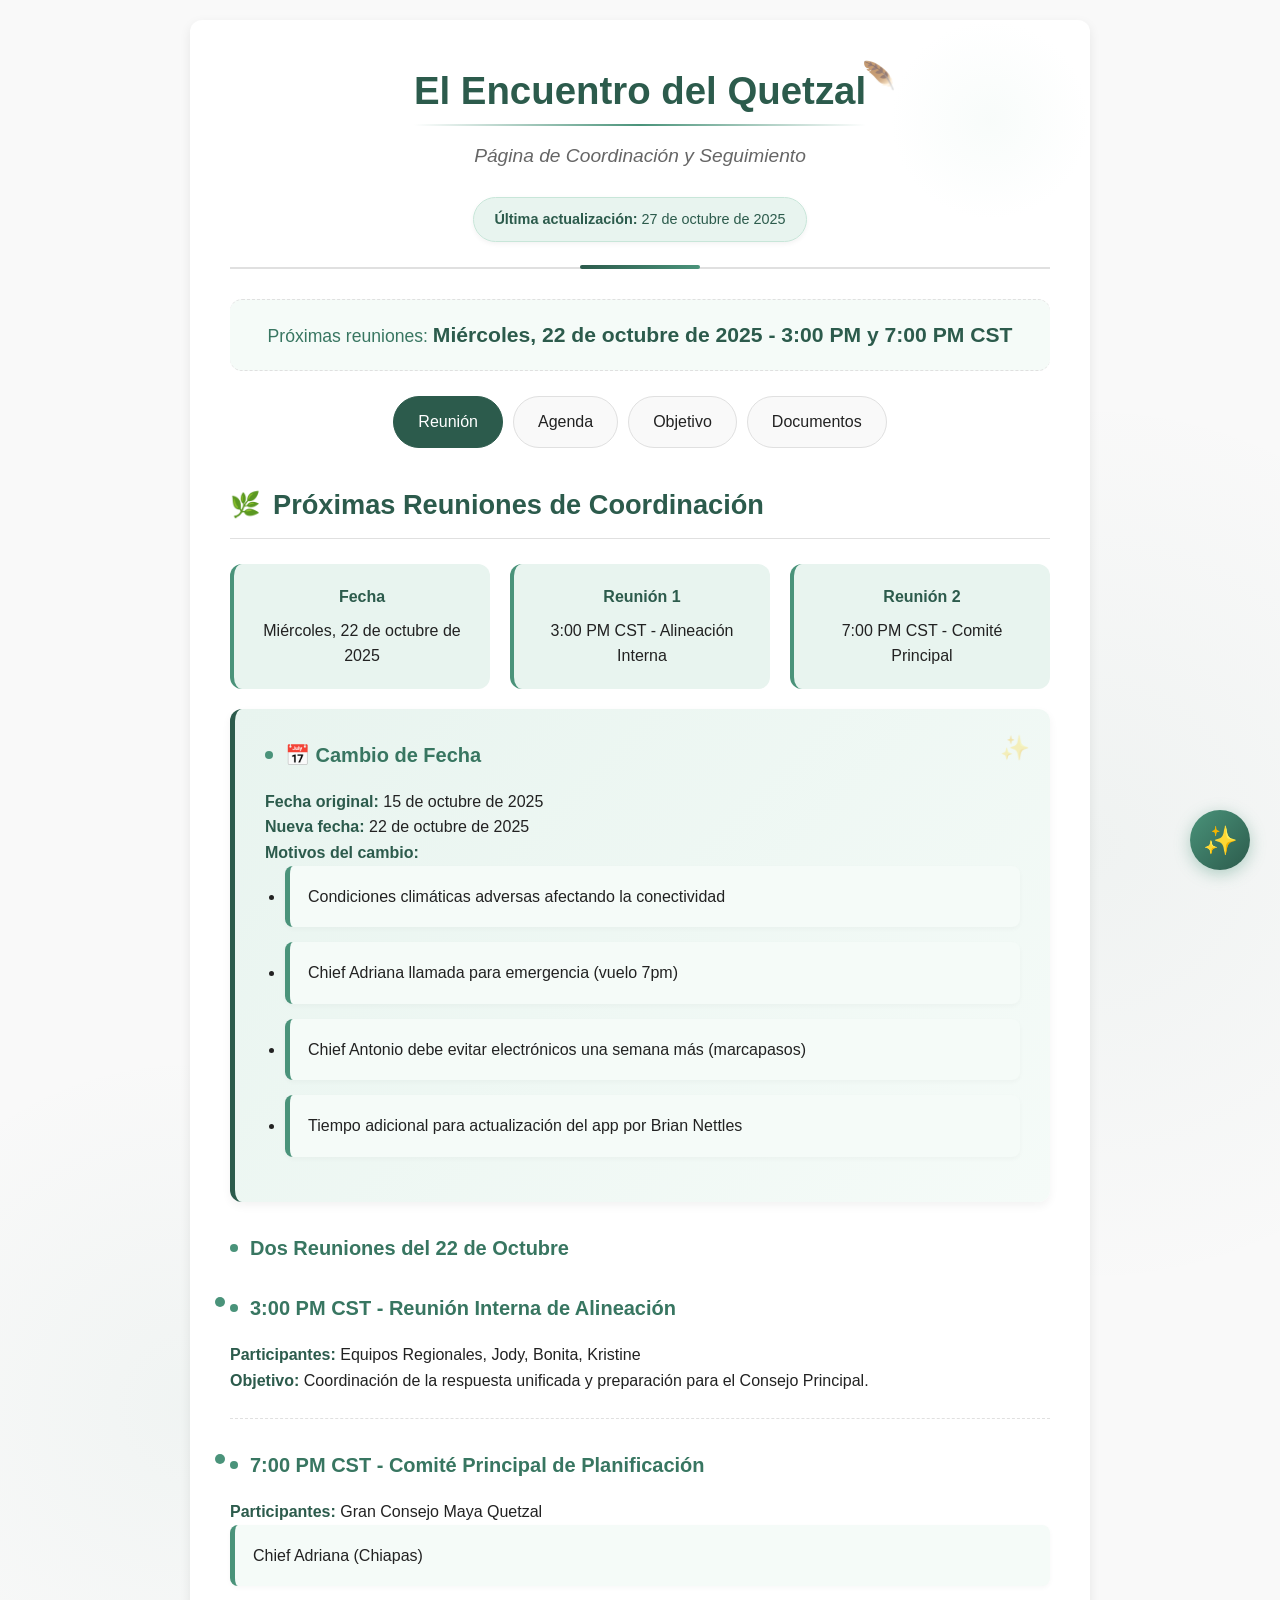
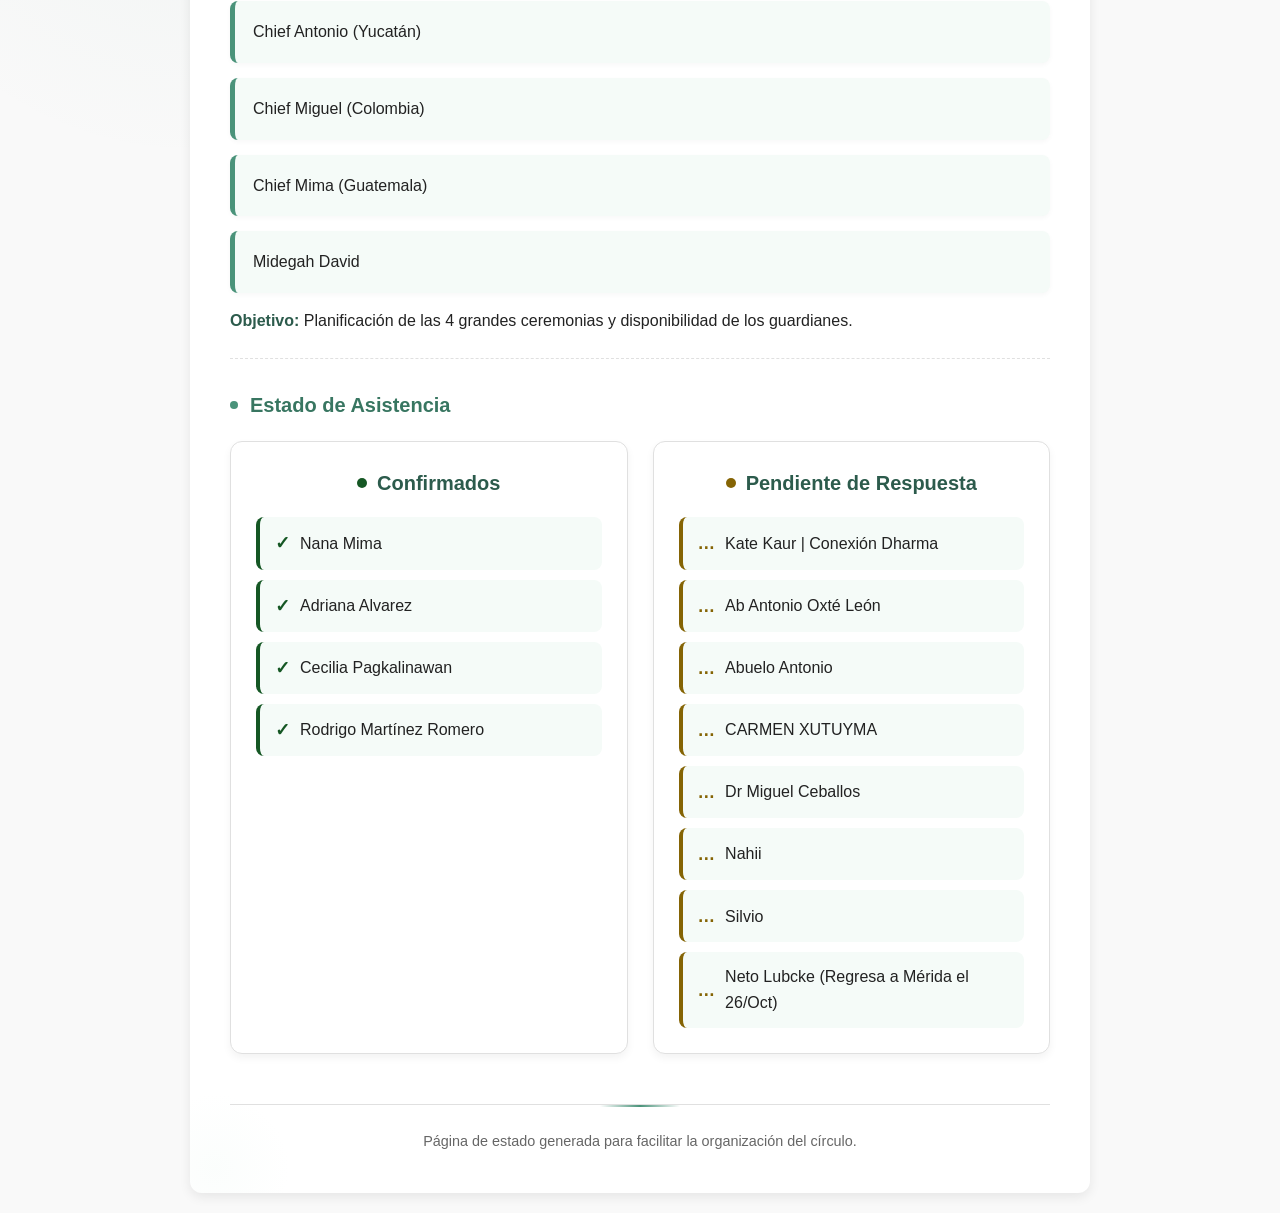
==== commit f6869942: "Actualitzar informació de les reunions del 22 d'octubre i les 4 cerimònies - Canviar data de reunió:" ====
--- a/index.html
+++ b/index.html
@@ -14,12 +14,12 @@
         <header>
             <h1>El Encuentro del Quetzal</h1>
             <p class="subtitle">Página de Coordinación y Seguimiento</p>
-            <div class="last-update"><strong>Última actualización:</strong> 25 de octubre de 2025</div>
+            <div class="last-update"><strong>Última actualización:</strong> 27 de octubre de 2025</div>
         </header>
 
         <div class="meeting-date">
-            <span class="date-text">Próxima reunión: </span>
-            <span class="date-numbers">Miércoles, 29 de octubre de 2025 - 2:00 PM (Hora CDMX)</span>
+            <span class="date-text">Próximas reuniones: </span>
+            <span class="date-numbers">Miércoles, 22 de octubre de 2025 - 3:00 PM y 7:00 PM CST</span>
         </div>
 
         <div class="nav-tabs">
@@ -30,21 +30,55 @@
         </div>
 
         <section id="reunion" class="section-content active">
-            <h2>Próxima Reunión de Coordinación</h2>
+            <h2>Próximas Reuniones de Coordinación</h2>
 
             <div class="meeting-details">
                 <div class="detail-card">
                     <strong>Fecha</strong>
-                    Miércoles, 29 de octubre de 2025
-                </div>
-                <div class="detail-card">
-                    <strong>Hora</strong>
-                    2:00 PM (Hora CDMX)
-                </div>
-                <div class="detail-card">
-                    <strong>Estado</strong>
-                    <span class="status confirmado">Confirmada</span>
-                </div>
+                    Miércoles, 22 de octubre de 2025
+                </div>
+                <div class="detail-card">
+                    <strong>Reunión 1</strong>
+                    3:00 PM CST - Alineación Interna
+                </div>
+                <div class="detail-card">
+                    <strong>Reunión 2</strong>
+                    7:00 PM CST - Comité Principal
+                </div>
+            </div>
+
+            <div class="context-box" style="margin-top: 20px;">
+                <h3 style="margin-top: 0;">📅 Cambio de Fecha</h3>
+                <p><strong>Fecha original:</strong> 15 de octubre de 2025</p>
+                <p><strong>Nueva fecha:</strong> 22 de octubre de 2025</p>
+                <p><strong>Motivos del cambio:</strong></p>
+                <ul style="list-style: disc; padding-left: 20px;">
+                    <li>Condiciones climáticas adversas afectando la conectividad</li>
+                    <li>Chief Adriana llamada para emergencia (vuelo 7pm)</li>
+                    <li>Chief Antonio debe evitar electrónicos una semana más (marcapasos)</li>
+                    <li>Tiempo adicional para actualización del app por Brian Nettles</li>
+                </ul>
+            </div>
+
+            <h3>Dos Reuniones del 22 de Octubre</h3>
+
+            <div class="agenda-item">
+                <h3>3:00 PM CST - Reunión Interna de Alineación</h3>
+                <p><strong>Participantes:</strong> Equipos Regionales, Jody, Bonita, Kristine</p>
+                <p><strong>Objetivo:</strong> Coordinación de la respuesta unificada y preparación para el Consejo Principal.</p>
+            </div>
+
+            <div class="agenda-item">
+                <h3>7:00 PM CST - Comité Principal de Planificación</h3>
+                <p><strong>Participantes:</strong> Gran Consejo Maya Quetzal</p>
+                <ul>
+                    <li>Chief Adriana (Chiapas)</li>
+                    <li>Chief Antonio (Yucatán)</li>
+                    <li>Chief Miguel (Colombia)</li>
+                    <li>Chief Mima (Guatemala)</li>
+                    <li>Midegah David</li>
+                </ul>
+                <p><strong>Objetivo:</strong> Planificación de las 4 grandes ceremonias y disponibilidad de los guardianes.</p>
             </div>
 
             <h3>Estado de Asistencia</h3>
@@ -77,37 +111,149 @@
         </section>
 
         <section id="agenda" class="section-content">
-            <h2>Agenda para la Reunión del 29/Oct</h2>
-
-            <div class="agenda-item">
-                <h3>1. Analizar la Carta del Abuelo Chief Phil</h3>
-                <ul>
-                    <li>Discutir el nuevo objetivo: seleccionar <strong>16 delegados</strong> (8 hombres, 8 mujeres).</li>
-                    <li>Confirmar el nuevo cronograma: la reunión del Quetzal será en <strong>Enero/Febrero 2026</strong>.</li>
-                    <li>Alinear al equipo de coordinación nombrado (abuelo Antonio, Adriana, Nana Mima, CONODEPOA).</li>
-                </ul>
-            </div>
-
-            <div class="agenda-item">
-                <h3>2. Nuestra Conexión con el Terreno (Ideas de Neto)</h3>
-                <ul>
-                    <li>Revisar las ideas de sostenibilidad, economía y logística local.</li>
-                </ul>
-            </div>
-
-            <div class="agenda-item">
-                <h3>3. Puntos Adicionales</h3>
-                <ul>
-                    <li>Coordinar el espacio para que Nana Mima hable con el abuelo Antonio.</li>
+            <h2>Agenda para las Reuniones del 22/Oct</h2>
+
+            <div class="context-box">
+                <h3 style="margin-top: 0;">🎯 Objetivo General del Ciclo</h3>
+                <p>Una <strong>Ceremonia de Unidad</strong> enfocada en nuestra historia y enseñanzas que se extiende <strong>12 meses al año</strong> en cuatro regiones, con <strong>4 ceremonias principales</strong> en los equinoccios y solsticios, y sub-ceremonias en 70 sitios históricos dispersos bajo cada región que comienzan inmediatamente después de la ceremonia principal regional.</p>
+            </div>
+
+            <h3>📋 Temas a Tratar en las Reuniones</h3>
+
+            <div class="agenda-item">
+                <h3>1. Disponibilidad de Miembros del Consejo</h3>
+                <ul>
+                    <li>Estado de Chief Adriana (emergencia)</li>
+                    <li>Estado de Chief Midegah (conectividad limitada)</li>
+                    <li>Estado de Chief Antonio (evitando electrónicos - marcapasos)</li>
+                </ul>
+            </div>
+
+            <div class="agenda-item">
+                <h3>2. Progreso del App - Brian Nettles</h3>
+                <ul>
+                    <li>Actualización sobre el despliegue del app</li>
+                    <li>Estado: <strong>Pendiente de Actualización</strong></li>
+                    <li>Fecha estimada de lanzamiento: <strong>Finales de octubre 2025</strong></li>
+                    <li>Permitirá la disponibilidad de fondos para las ceremonias</li>
+                </ul>
+            </div>
+
+            <div class="agenda-item">
+                <h3>3. Las 4 Ceremonias Principales (Gran Consejo)</h3>
+                <p><strong>Ciclo de 12 meses</strong> con ceremonias en equinoccios y solsticios:</p>
+
+                <div style="margin-top: 15px; padding: 15px; background: var(--color-accent-lighter); border-left: 4px solid #ff6b35; border-radius: 8px;">
+                    <strong>🔥 Diciembre 2025 - Palenque, Chiapas</strong>
+                    <ul style="list-style: disc; margin-left: 20px;">
+                        <li><strong>Chief:</strong> Adriana Alvarez</li>
+                        <li><strong>Fecha:</strong> Solsticio de Invierno (Diciembre 2025)</li>
+                        <li><strong>Sede Regional:</strong> La Ventana, Chiapas</li>
+                        <li><strong>Estado:</strong> Prioridad urgente - Lista para proceder</li>
+                        <li><strong>Sub-ceremonias:</strong> Yaxchilán, Bonampak (12 meses siguientes)</li>
+                    </ul>
+                </div>
+
+                <div style="margin-top: 15px; padding: 15px; background: var(--color-accent-lighter); border-left: 4px solid #8ab4f8; border-radius: 8px;">
+                    <strong>💨 Marzo 2026 - Sisbichén, Yucatán</strong>
+                    <ul style="list-style: disc; margin-left: 20px;">
+                        <li><strong>Chief:</strong> Antonio (Abuelo Antonio)</li>
+                        <li><strong>Fecha:</strong> Equinoccio de Primavera (20 de marzo 2026)</li>
+                        <li><strong>Sede Regional:</strong> Sisbichén, Yucatán</li>
+                        <li><strong>Sub-ceremonias:</strong> Chichén Itzá, Uxmal (Marzo 2025 - Marzo 2026)</li>
+                    </ul>
+                </div>
+
+                <div style="margin-top: 15px; padding: 15px; background: var(--color-accent-lighter); border-left: 4px solid #fdd663; border-radius: 8px;">
+                    <strong>🌍 Junio 2026 - Cerra Tusa, Colombia</strong>
+                    <ul style="list-style: disc; margin-left: 20px;">
+                        <li><strong>Chief:</strong> Miguel Ceballos</li>
+                        <li><strong>Fecha:</strong> Solsticio de Verano (21 de junio 2026)</li>
+                        <li><strong>Sede Regional:</strong> Medellín, Colombia</li>
+                        <li><strong>Sub-ceremonias:</strong> San Agustín, Tierradentro (12 meses siguientes)</li>
+                    </ul>
+                </div>
+
+                <div style="margin-top: 15px; padding: 15px; background: var(--color-accent-lighter); border-left: 4px solid #4a90e2; border-radius: 8px;">
+                    <strong>💧 Septiembre 2026 - Iximché, Guatemala</strong>
+                    <ul style="list-style: disc; margin-left: 20px;">
+                        <li><strong>Chief:</strong> Mima (Nana Mima)</li>
+                        <li><strong>Fecha:</strong> Equinoccio de Otoño (22 de septiembre 2026)</li>
+                        <li><strong>Sede Regional:</strong> Guatemala City, Guatemala</li>
+                        <li><strong>Sub-ceremonias:</strong> Tikal, Lago Atitlán (12 meses siguientes)</li>
+                    </ul>
+                </div>
+            </div>
+
+            <div class="agenda-item">
+                <h3>4. Carta del Abuelo Chief Phil</h3>
+                <ul>
+                    <li>Discutir el objetivo: seleccionar <strong>16 delegados</strong> (8 hombres, 8 mujeres)</li>
+                    <li>Confirmar cronograma: reunión del Quetzal en <strong>Enero/Febrero 2026</strong></li>
+                    <li>Alinear equipo de coordinación (Antonio, Adriana, Nana Mima, CONODEPOA)</li>
+                </ul>
+            </div>
+
+            <div class="agenda-item">
+                <h3>5. Recursos y Logística</h3>
+                <ul>
+                    <li>Participación comunitaria mediante marketing</li>
+                    <li>Coordinación de transporte</li>
+                    <li>Comunicación entre regiones</li>
+                    <li>Recursos financieros para costos personales, viajes y sedes permanentes</li>
+                </ul>
+            </div>
+
+            <div class="agenda-item">
+                <h3>6. Nuestra Conexión con el Terreno (Ideas de Neto)</h3>
+                <ul>
+                    <li>Revisar ideas de sostenibilidad, economía y logística local</li>
                 </ul>
             </div>
         </section>
 
         <section id="objetivo" class="section-content">
             <h2>Contexto y Objetivo General</h2>
+
             <div class="context-box">
-                <p>El propósito de estas coordinaciones es preparar el "Encuentro del Quetzal" en Sisbichén, que se celebrará en <strong>enero o principios de febrero de 2026</strong>.</p>
-                <p><strong>Objetivo Confirmado:</strong> En dicho encuentro, se seleccionarán, a través de procesos no partidistas, <strong>16 delegados (ocho mujeres y ocho hombres)</strong> para representar a la biorregión (México, Centroamérica y Panamá) en la Cuarta Reunión de la Unión en Canadá (Marzo/Abril 2026).</p>
+                <h3 style="margin-top: 0;">🦅 Gran Consejo Maya Quetzal</h3>
+                <p>El propósito de estas coordinaciones es <strong>doble</strong>:</p>
+
+                <p><strong>1. Ceremonia de Unidad (Ciclo de 12 Meses):</strong></p>
+                <p>Una ceremonia unificada enfocada en nuestra historia y enseñanzas que se extiende durante 12 meses en cuatro regiones, con <strong>4 ceremonias principales</strong> en los equinoccios y solsticios (Palenque, Sisbichén, Iximché, Cerra Tusa), además de sub-ceremonias en 70 sitios históricos dispersos.</p>
+
+                <p><strong>2. Encuentro del Quetzal (Enero/Febrero 2026):</strong></p>
+                <p>Preparar el "Encuentro del Quetzal" en Sisbichén, que se celebrará en <strong>enero o principios de febrero de 2026</strong>, donde se seleccionarán <strong>16 delegados (8 mujeres y 8 hombres)</strong> mediante procesos no partidistas para representar la biorregión (México, Centroamérica y Panamá) en la Cuarta Reunión de la Unión en Canadá (Marzo/Abril 2026).</p>
+            </div>
+
+            <h3>📍 Sedes Regionales del Gran Consejo</h3>
+            <div class="meeting-details">
+                <div class="detail-card">
+                    <strong>Chiapas, México</strong>
+                    La Ventana
+                    <br><small>Chief Adriana Alvarez</small>
+                </div>
+                <div class="detail-card">
+                    <strong>Yucatán, México</strong>
+                    Sisbichén
+                    <br><small>Chief Antonio</small>
+                </div>
+                <div class="detail-card">
+                    <strong>Guatemala</strong>
+                    Guatemala City
+                    <br><small>Chief Mima</small>
+                </div>
+                <div class="detail-card">
+                    <strong>Colombia</strong>
+                    Medellín
+                    <br><small>Chief Miguel Ceballos</small>
+                </div>
+            </div>
+
+            <div class="context-box" style="margin-top: 20px;">
+                <h3 style="margin-top: 0;">🎯 Fase Actual: Preparación</h3>
+                <p>El enfoque principal es asistir en la planificación de las cuatro ceremonias principales. Cada región se está preparando para su ceremonia mayor, permitiendo que las de marzo, junio y septiembre tengan más tiempo para planificar y establecer relaciones para la asistencia de subsitios.</p>
+                <p><strong>Meta:</strong> Unificar estos esfuerzos bajo una ceremonia y un mensaje, fomentando la unidad y compartiendo todos los registros colectivamente.</p>
             </div>
         </section>
 
@@ -130,6 +276,14 @@
                 <li>
                     <strong>Presupuesto preliminar</strong> - Financiamiento y sostenibilidad
                     <span class="status pendiente" style="margin-left: 10px;">Por elaborar</span>
+                </li>
+                <li>
+                    <strong>App del Consejo</strong> - Flujo de Abundancia (Brian Nettles)
+                    <span class="status pendiente" style="margin-left: 10px;">Pendiente - Fin Oct 2025</span>
+                </li>
+                <li>
+                    <strong>Carta de Midegah David</strong> - Re-programación de reunión
+                    <span class="status confirmado" style="margin-left: 10px;">Disponible</span>
                 </li>
             </ul>
 
@@ -257,7 +411,10 @@
                 <h3>✨ NEXia</h3>
                 <p>Guardiana del Quetzal</p>
             </div>
-            <button class="nexia-close" onclick="toggleNexia()" aria-label="Tancar xat">✕</button>
+            <div style="display: flex; gap: 8px;">
+                <button class="nexia-config" onclick="clearAPIKey()" aria-label="Configurar API key" title="Esborrar API key">⚙️</button>
+                <button class="nexia-close" onclick="toggleNexia()" aria-label="Tancar xat">✕</button>
+            </div>
         </div>
         <div class="nexia-messages" id="nexiaMessages"></div>
         <div class="nexia-input-area">
--- a/css/styles.css
+++ b/css/styles.css
@@ -818,6 +818,7 @@
     font-size: 0.75rem;
 }
 
+.nexia-config,
 .nexia-close {
     width: 28px;
     height: 28px;
@@ -826,12 +827,16 @@
     border: none;
     cursor: pointer;
     color: var(--color-accent);
-    font-size: 18px;
+    font-size: 16px;
     transition: all 0.2s;
 }
 
+.nexia-config:hover,
 .nexia-close:hover {
     background: rgba(74, 147, 122, 0.3);
+}
+
+.nexia-close:hover {
     transform: rotate(90deg);
 }
 
